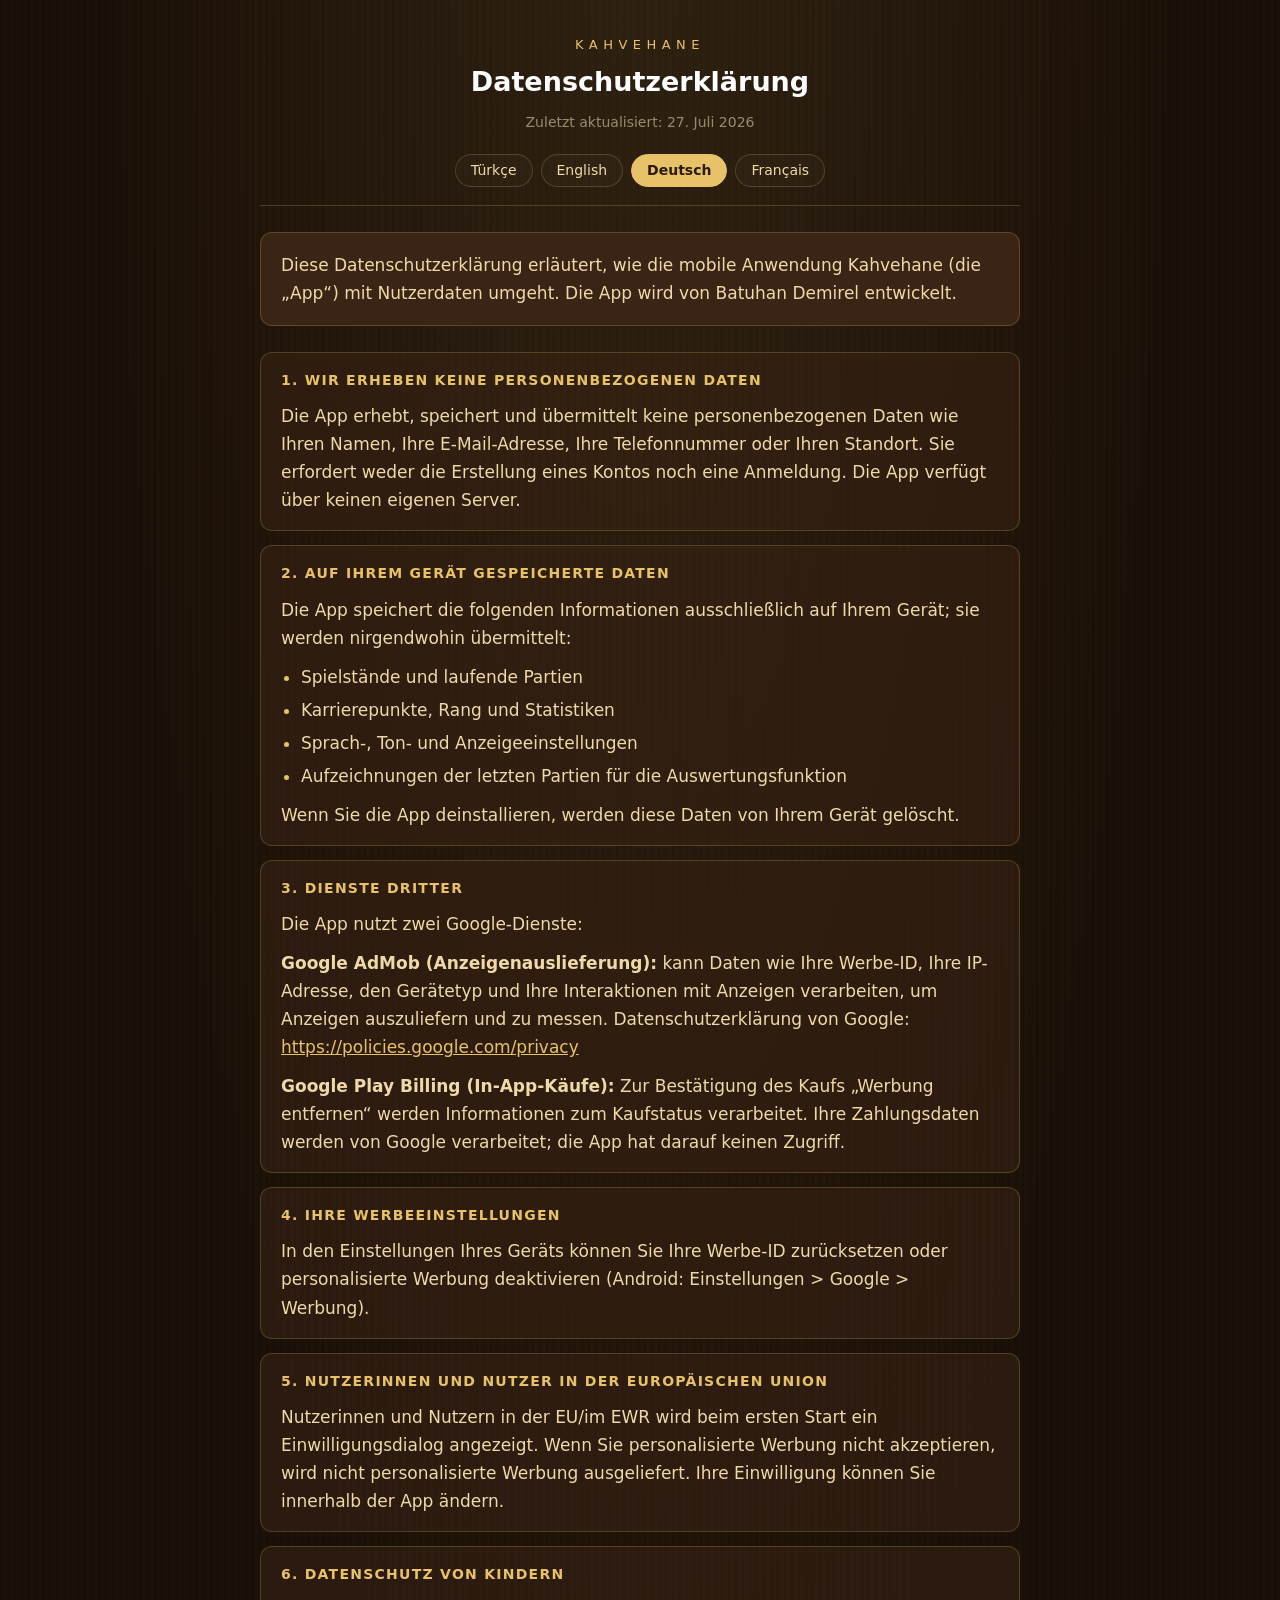
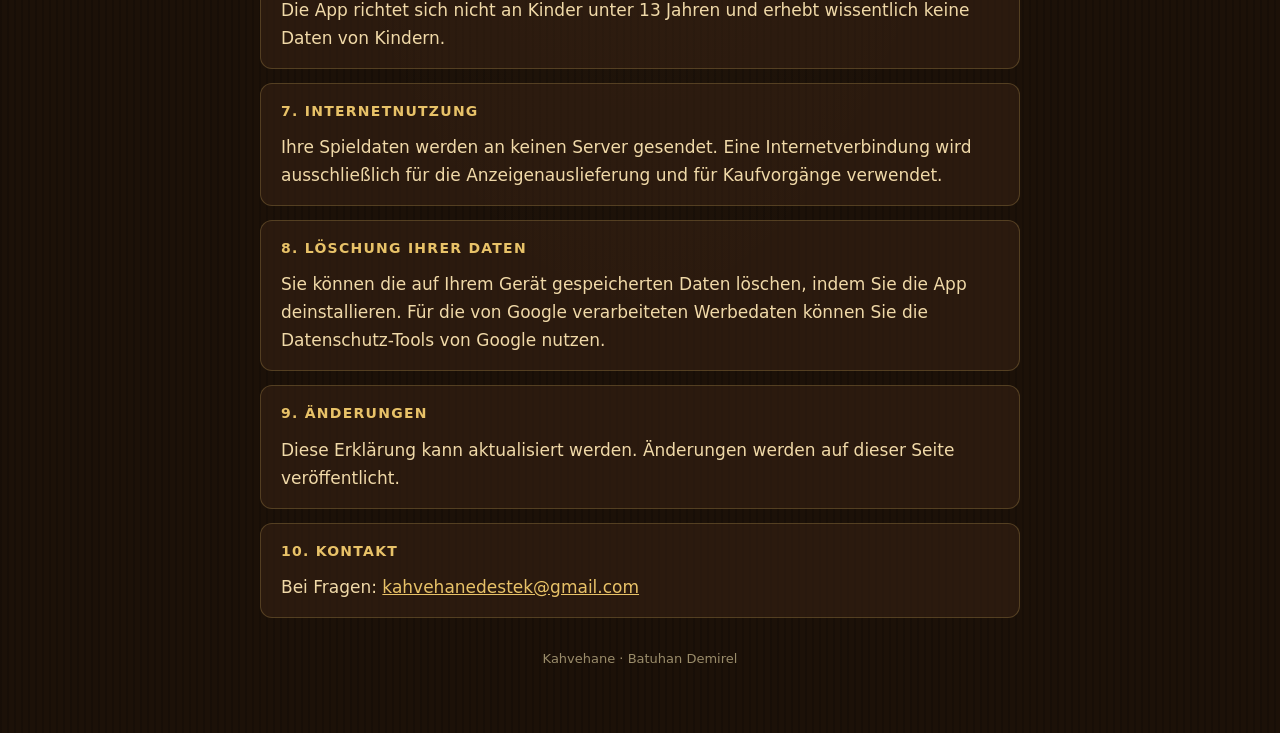
==== de/index.html @ 8a7e7707 "Gizlilik politikasi sayfasi (TR/EN/DE/FR) Kahvehane mobil oyununun gizlilik politikasi. Google Play " ====
<!DOCTYPE html>
<html lang="de">
<head>
<meta charset="utf-8">
<meta name="viewport" content="width=device-width, initial-scale=1">
<meta name="robots" content="index, follow">
<title>Kahvehane — Datenschutzerklärung</title>
<meta name="description" content="Datenschutzerklärung — Kahvehane">
<link rel="stylesheet" href="../style.css">
</head>
<body>
<div class="wrap">
  <header>
    <p class="brand">Kahvehane</p>
    <h1>Datenschutzerklärung</h1>
    <p class="updated">Zuletzt aktualisiert: 27. Juli 2026</p>
    <nav>
  <a href="../" hreflang="tr">Türkçe</a>
  <a href="../en/" hreflang="en">English</a>
  <a href="../de/" hreflang="de" aria-current="page">Deutsch</a>
  <a href="../fr/" hreflang="fr">Français</a>
  </nav>
  </header>
  <main>
    <div class="intro"><p>Diese Datenschutzerklärung erläutert, wie die mobile Anwendung Kahvehane (die „App“) mit Nutzerdaten umgeht. Die App wird von Batuhan Demirel entwickelt.</p></div>
    <section>
      <h2>1. WIR ERHEBEN KEINE PERSONENBEZOGENEN DATEN</h2>
      <p>Die App erhebt, speichert und übermittelt keine personenbezogenen Daten wie Ihren Namen, Ihre E-Mail-Adresse, Ihre Telefonnummer oder Ihren Standort. Sie erfordert weder die Erstellung eines Kontos noch eine Anmeldung. Die App verfügt über keinen eigenen Server.</p>
    </section>
    <section>
      <h2>2. AUF IHREM GERÄT GESPEICHERTE DATEN</h2>
      <p>Die App speichert die folgenden Informationen ausschließlich auf Ihrem Gerät; sie werden nirgendwohin übermittelt:</p>
      <ul>
        <li>Spielstände und laufende Partien</li>
        <li>Karrierepunkte, Rang und Statistiken</li>
        <li>Sprach-, Ton- und Anzeigeeinstellungen</li>
        <li>Aufzeichnungen der letzten Partien für die Auswertungsfunktion</li>
      </ul>
      <p>Wenn Sie die App deinstallieren, werden diese Daten von Ihrem Gerät gelöscht.</p>
    </section>
    <section>
      <h2>3. DIENSTE DRITTER</h2>
      <p>Die App nutzt zwei Google-Dienste:</p>
      <p><strong>Google AdMob (Anzeigenauslieferung):</strong> kann Daten wie Ihre Werbe-ID, Ihre IP-Adresse, den Gerätetyp und Ihre Interaktionen mit Anzeigen verarbeiten, um Anzeigen auszuliefern und zu messen. Datenschutzerklärung von Google: <a href="https://policies.google.com/privacy">https://policies.google.com/privacy</a></p>
      <p><strong>Google Play Billing (In-App-Käufe):</strong> Zur Bestätigung des Kaufs „Werbung entfernen“ werden Informationen zum Kaufstatus verarbeitet. Ihre Zahlungsdaten werden von Google verarbeitet; die App hat darauf keinen Zugriff.</p>
    </section>
    <section>
      <h2>4. IHRE WERBEEINSTELLUNGEN</h2>
      <p>In den Einstellungen Ihres Geräts können Sie Ihre Werbe-ID zurücksetzen oder personalisierte Werbung deaktivieren (Android: Einstellungen &gt; Google &gt; Werbung).</p>
    </section>
    <section>
      <h2>5. NUTZERINNEN UND NUTZER IN DER EUROPÄISCHEN UNION</h2>
      <p>Nutzerinnen und Nutzern in der EU/im EWR wird beim ersten Start ein Einwilligungsdialog angezeigt. Wenn Sie personalisierte Werbung nicht akzeptieren, wird nicht personalisierte Werbung ausgeliefert. Ihre Einwilligung können Sie innerhalb der App ändern.</p>
    </section>
    <section>
      <h2>6. DATENSCHUTZ VON KINDERN</h2>
      <p>Die App richtet sich nicht an Kinder unter 13 Jahren und erhebt wissentlich keine Daten von Kindern.</p>
    </section>
    <section>
      <h2>7. INTERNETNUTZUNG</h2>
      <p>Ihre Spieldaten werden an keinen Server gesendet. Eine Internetverbindung wird ausschließlich für die Anzeigenauslieferung und für Kaufvorgänge verwendet.</p>
    </section>
    <section>
      <h2>8. LÖSCHUNG IHRER DATEN</h2>
      <p>Sie können die auf Ihrem Gerät gespeicherten Daten löschen, indem Sie die App deinstallieren. Für die von Google verarbeiteten Werbedaten können Sie die Datenschutz-Tools von Google nutzen.</p>
    </section>
    <section>
      <h2>9. ÄNDERUNGEN</h2>
      <p>Diese Erklärung kann aktualisiert werden. Änderungen werden auf dieser Seite veröffentlicht.</p>
    </section>
    <section>
      <h2>10. KONTAKT</h2>
      <p>Bei Fragen: <a href="mailto:kahvehanedestek@gmail.com">kahvehanedestek@gmail.com</a></p>
    </section>
  </main>
  <footer>Kahvehane &middot; Batuhan Demirel</footer>
</div>
</body>
</html>
---- style.css ----
/* Kahvehane — gizlilik sayfası. Oyunun paleti: koyu ahşap / krem / altın. */
:root{
  --wood-deep:#1c1108;
  --wood:#2b1a0e;
  --panel:#3a2415;
  --gold:#e8c268;
  --cream:#f0d9a8;
  --muted:#9a8c6a;
  --line:rgba(232,194,104,.22);
}
*{box-sizing:border-box}
html{-webkit-text-size-adjust:100%}
body{
  margin:0;
  padding:0 16px 64px;
  background:var(--wood-deep);
  background-image:
    radial-gradient(ellipse at 50% -10%, rgba(232,194,104,.10), transparent 60%),
    repeating-linear-gradient(90deg, rgba(0,0,0,.16) 0 2px, transparent 2px 7px);
  color:var(--cream);
  font-family:"Segoe UI",system-ui,-apple-system,Roboto,Helvetica,Arial,sans-serif;
  font-size:17px;
  line-height:1.65;
}
.wrap{max-width:760px;margin:0 auto}
header{padding:34px 0 18px;text-align:center;border-bottom:1px solid var(--line)}
.brand{
  font-size:13px;letter-spacing:.42em;text-transform:uppercase;
  color:var(--gold);margin:0 0 10px
}
h1{font-size:27px;line-height:1.25;margin:0;color:#fff;font-weight:600}
.updated{margin:12px 0 0;color:var(--muted);font-size:14px}
nav{display:flex;flex-wrap:wrap;gap:8px;justify-content:center;margin:20px 0 0}
nav a{
  display:inline-block;padding:7px 15px;border-radius:999px;
  border:1px solid var(--line);color:var(--cream);
  text-decoration:none;font-size:14px;line-height:1.2;background:rgba(255,255,255,.02)
}
nav a:hover{border-color:var(--gold);color:var(--gold)}
nav a[aria-current="page"]{background:var(--gold);border-color:var(--gold);color:#2b1a0e;font-weight:600}
main{margin:26px 0 0}
.intro{
  background:var(--panel);border:1px solid var(--line);border-radius:12px;
  padding:18px 20px;margin:0 0 26px
}
.intro p{margin:0}
section{
  background:rgba(58,36,21,.55);border:1px solid var(--line);border-radius:12px;
  padding:16px 20px;margin:0 0 14px
}
h2{
  font-size:14px;letter-spacing:.09em;color:var(--gold);
  margin:0 0 10px;font-weight:600;text-transform:uppercase
}
p{margin:0 0 11px}
p:last-child{margin-bottom:0}
ul{margin:0 0 11px;padding-left:20px}
li{margin:0 0 5px}
li::marker{color:var(--gold)}
a{color:var(--gold);overflow-wrap:anywhere}
footer{margin:30px 0 0;text-align:center;color:var(--muted);font-size:13px}
@media (max-width:520px){
  body{font-size:16px;padding:0 13px 48px}
  h1{font-size:22px}
  header{padding:26px 0 14px}
  section,.intro{padding:14px 15px}
}
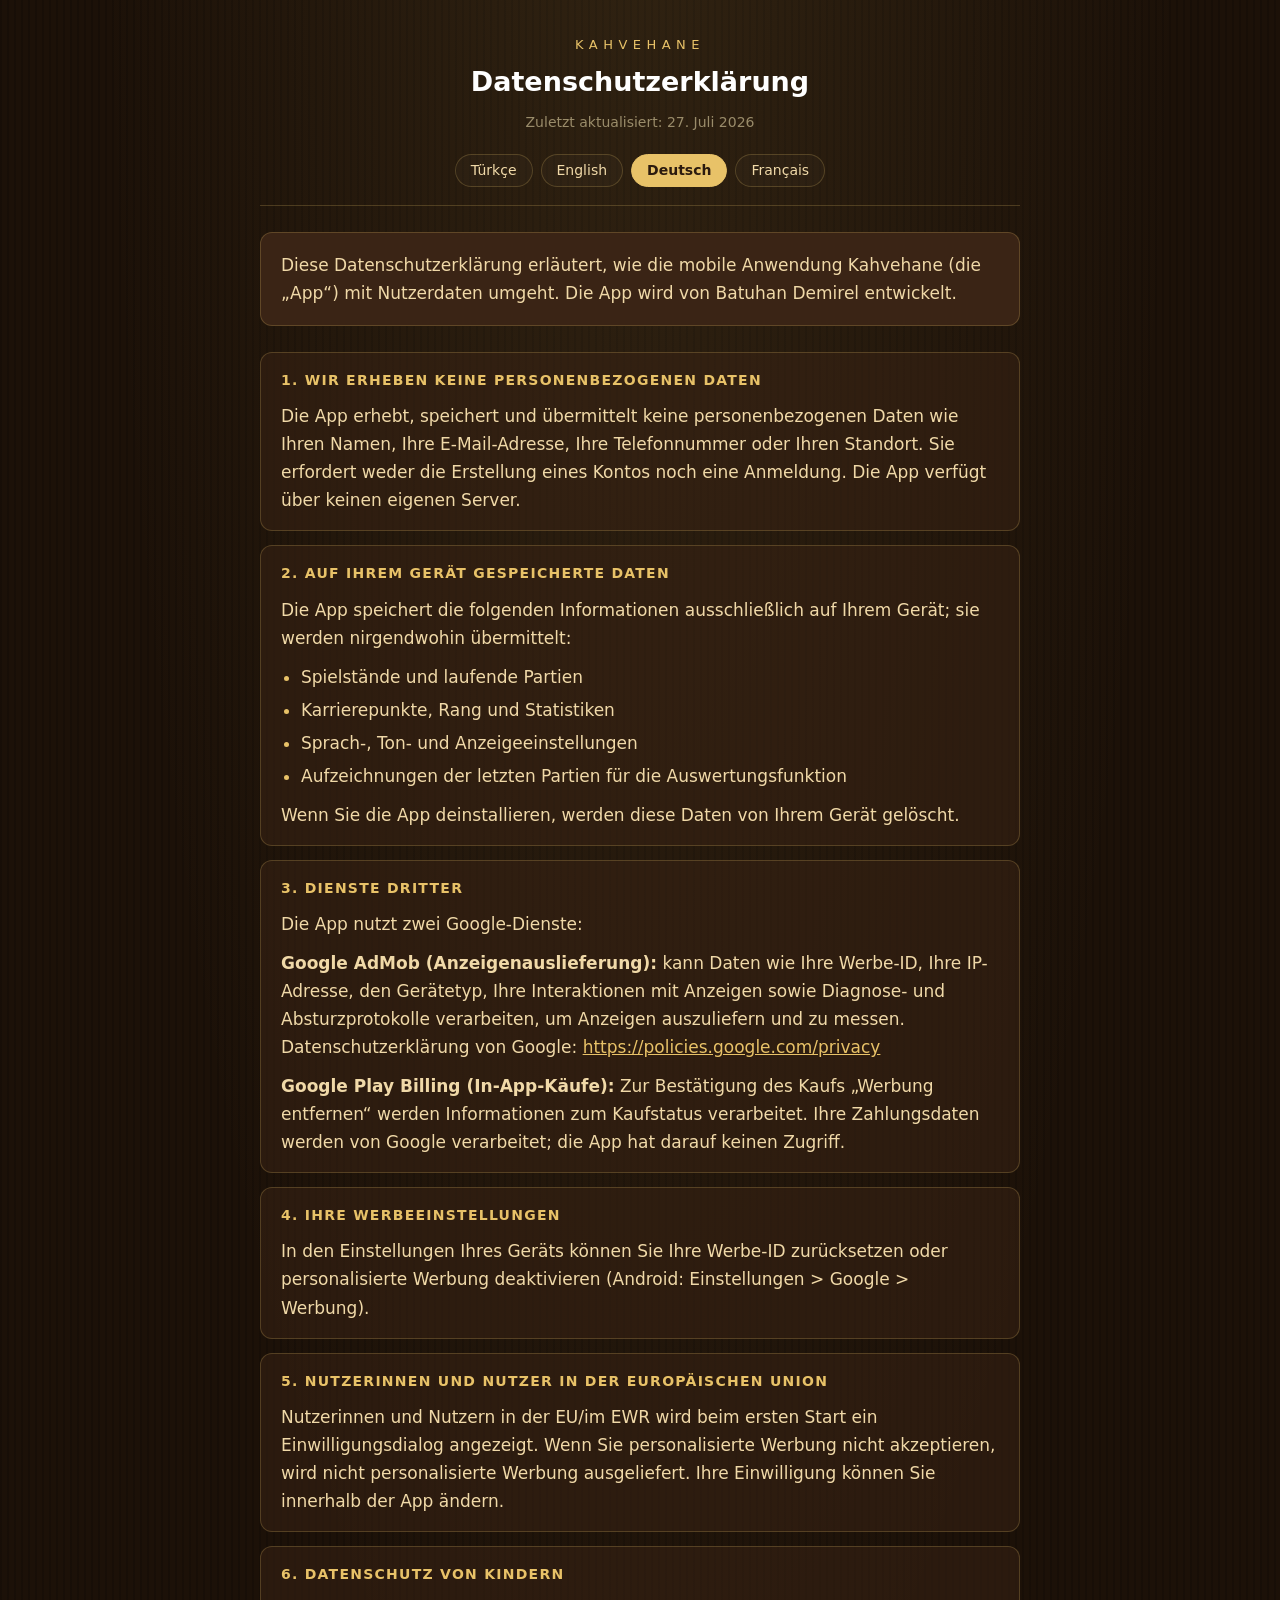
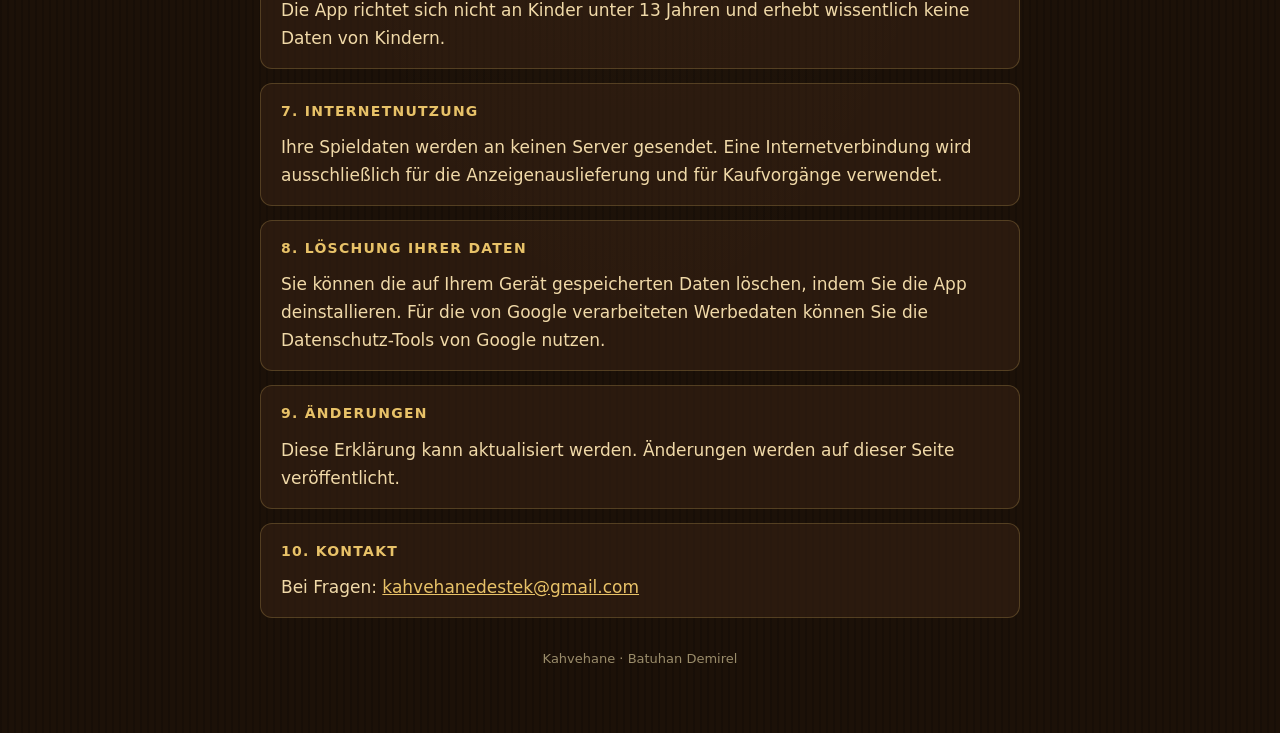
==== commit aeed5ee1: "3. madde: AdMob'un isleyebilecegi veriler arasina tanilama/kilitlenme kayitlari eklendi (4 dil) Play" ====
--- a/de/index.html
+++ b/de/index.html
@@ -41,7 +41,7 @@
     <section>
       <h2>3. DIENSTE DRITTER</h2>
       <p>Die App nutzt zwei Google-Dienste:</p>
-      <p><strong>Google AdMob (Anzeigenauslieferung):</strong> kann Daten wie Ihre Werbe-ID, Ihre IP-Adresse, den Gerätetyp und Ihre Interaktionen mit Anzeigen verarbeiten, um Anzeigen auszuliefern und zu messen. Datenschutzerklärung von Google: <a href="https://policies.google.com/privacy">https://policies.google.com/privacy</a></p>
+      <p><strong>Google AdMob (Anzeigenauslieferung):</strong> kann Daten wie Ihre Werbe-ID, Ihre IP-Adresse, den Gerätetyp, Ihre Interaktionen mit Anzeigen sowie Diagnose- und Absturzprotokolle verarbeiten, um Anzeigen auszuliefern und zu messen. Datenschutzerklärung von Google: <a href="https://policies.google.com/privacy">https://policies.google.com/privacy</a></p>
       <p><strong>Google Play Billing (In-App-Käufe):</strong> Zur Bestätigung des Kaufs „Werbung entfernen“ werden Informationen zum Kaufstatus verarbeitet. Ihre Zahlungsdaten werden von Google verarbeitet; die App hat darauf keinen Zugriff.</p>
     </section>
     <section>
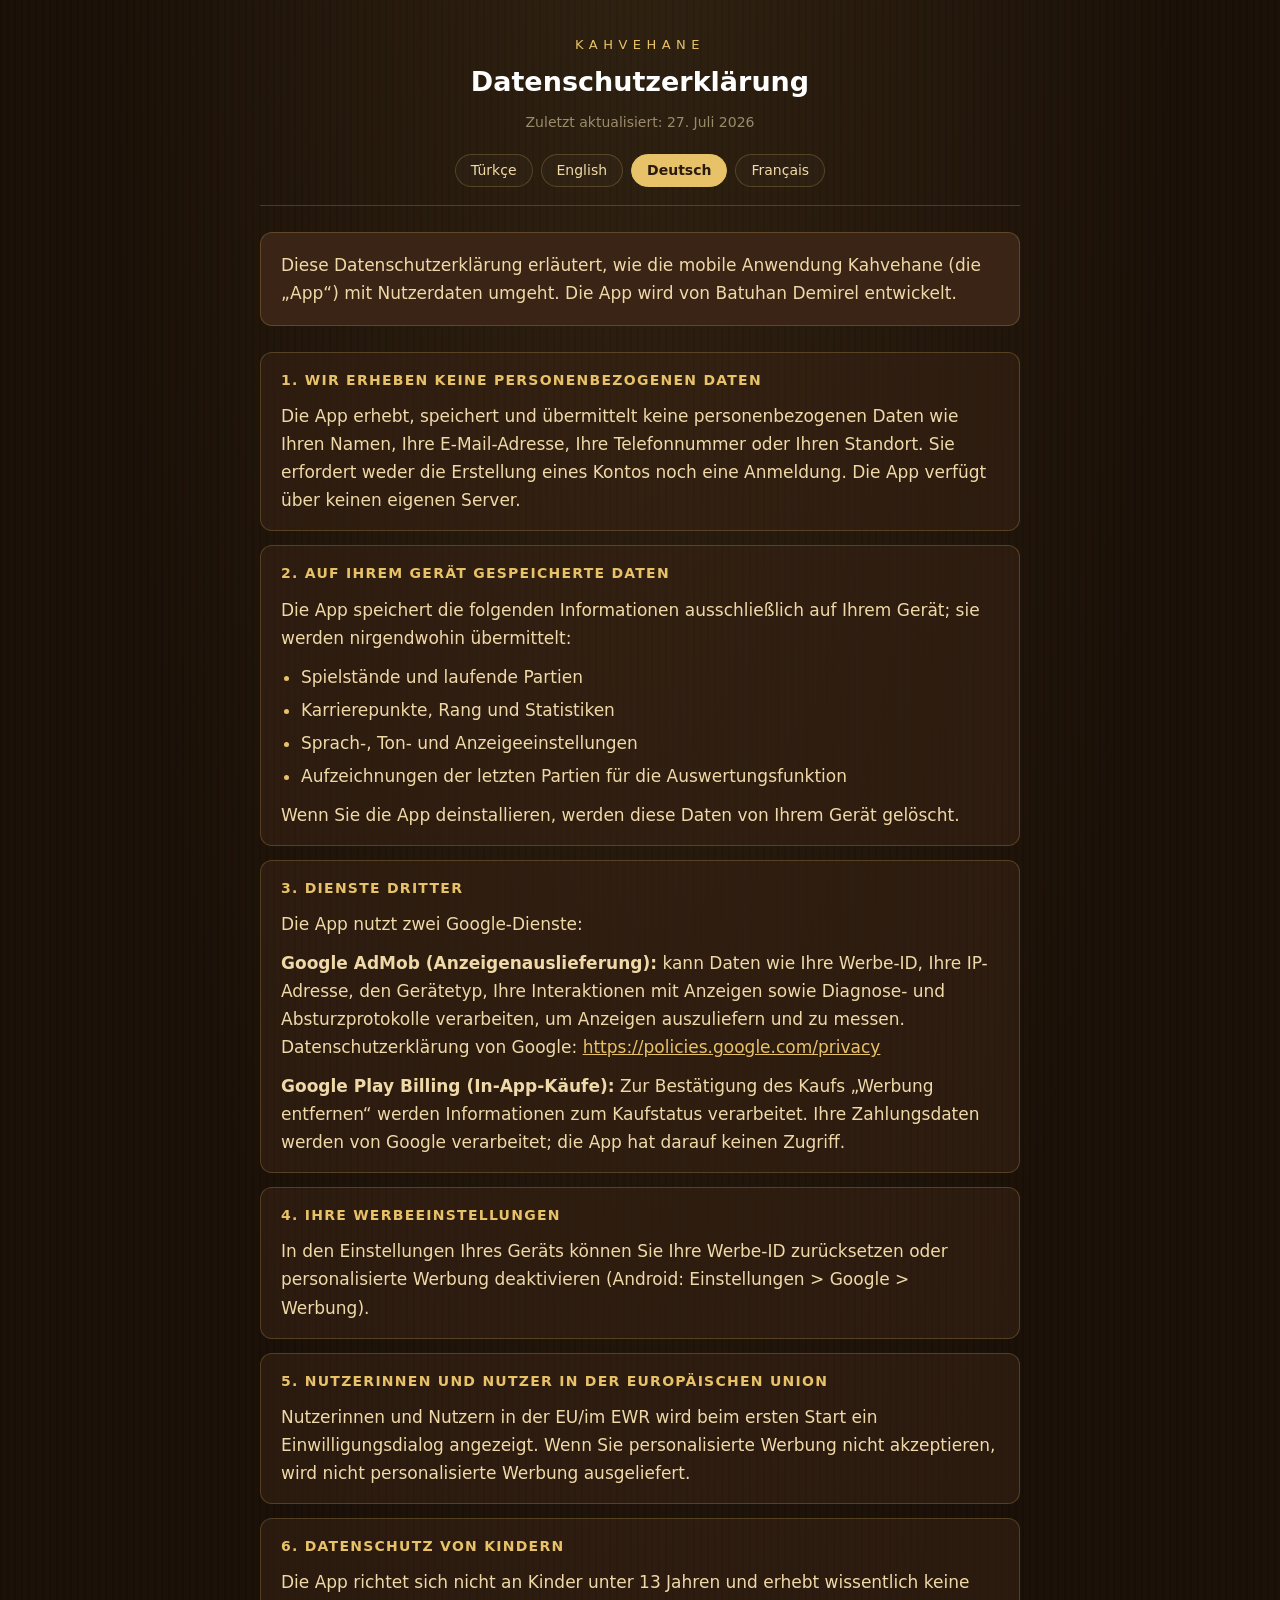
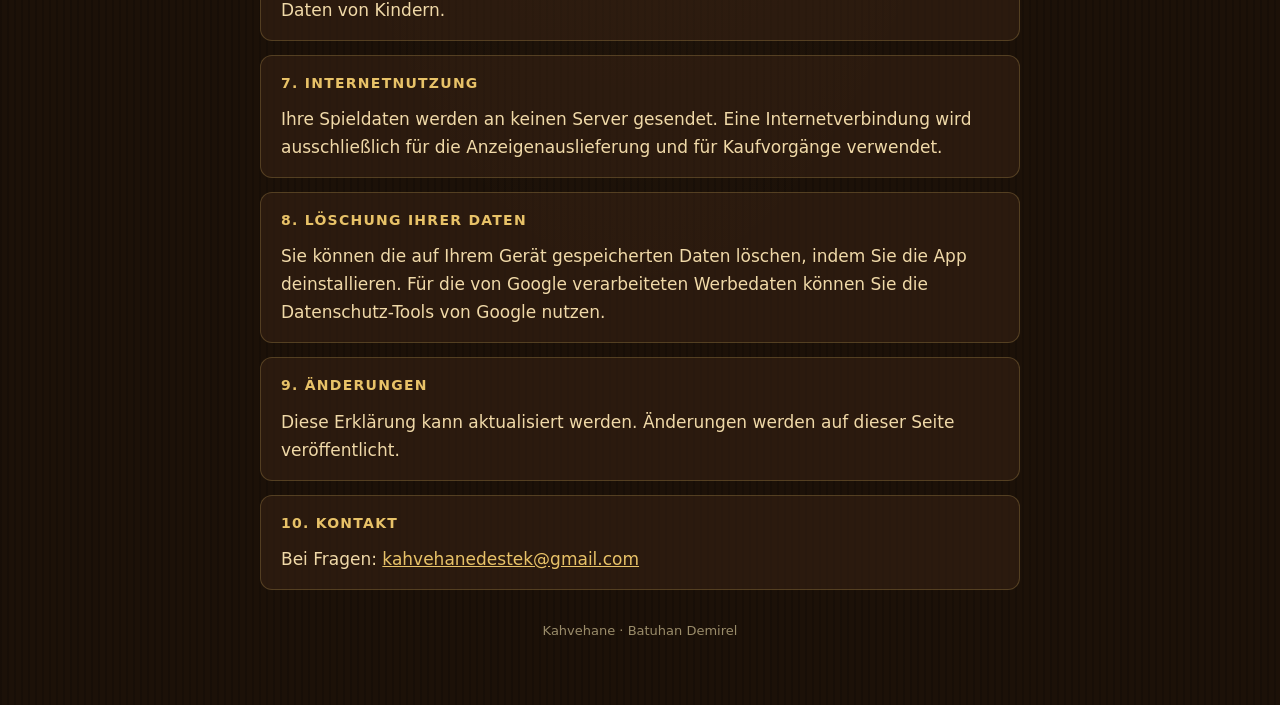
==== commit a5cd0cac: "5. madde: 'onay tercihini uygulama icinden degistirme' cumlesi kaldirildi (4 dil) Uygulamada boyle b" ====
--- a/de/index.html
+++ b/de/index.html
@@ -50,7 +50,7 @@
     </section>
     <section>
       <h2>5. NUTZERINNEN UND NUTZER IN DER EUROPÄISCHEN UNION</h2>
-      <p>Nutzerinnen und Nutzern in der EU/im EWR wird beim ersten Start ein Einwilligungsdialog angezeigt. Wenn Sie personalisierte Werbung nicht akzeptieren, wird nicht personalisierte Werbung ausgeliefert. Ihre Einwilligung können Sie innerhalb der App ändern.</p>
+      <p>Nutzerinnen und Nutzern in der EU/im EWR wird beim ersten Start ein Einwilligungsdialog angezeigt. Wenn Sie personalisierte Werbung nicht akzeptieren, wird nicht personalisierte Werbung ausgeliefert.</p>
     </section>
     <section>
       <h2>6. DATENSCHUTZ VON KINDERN</h2>
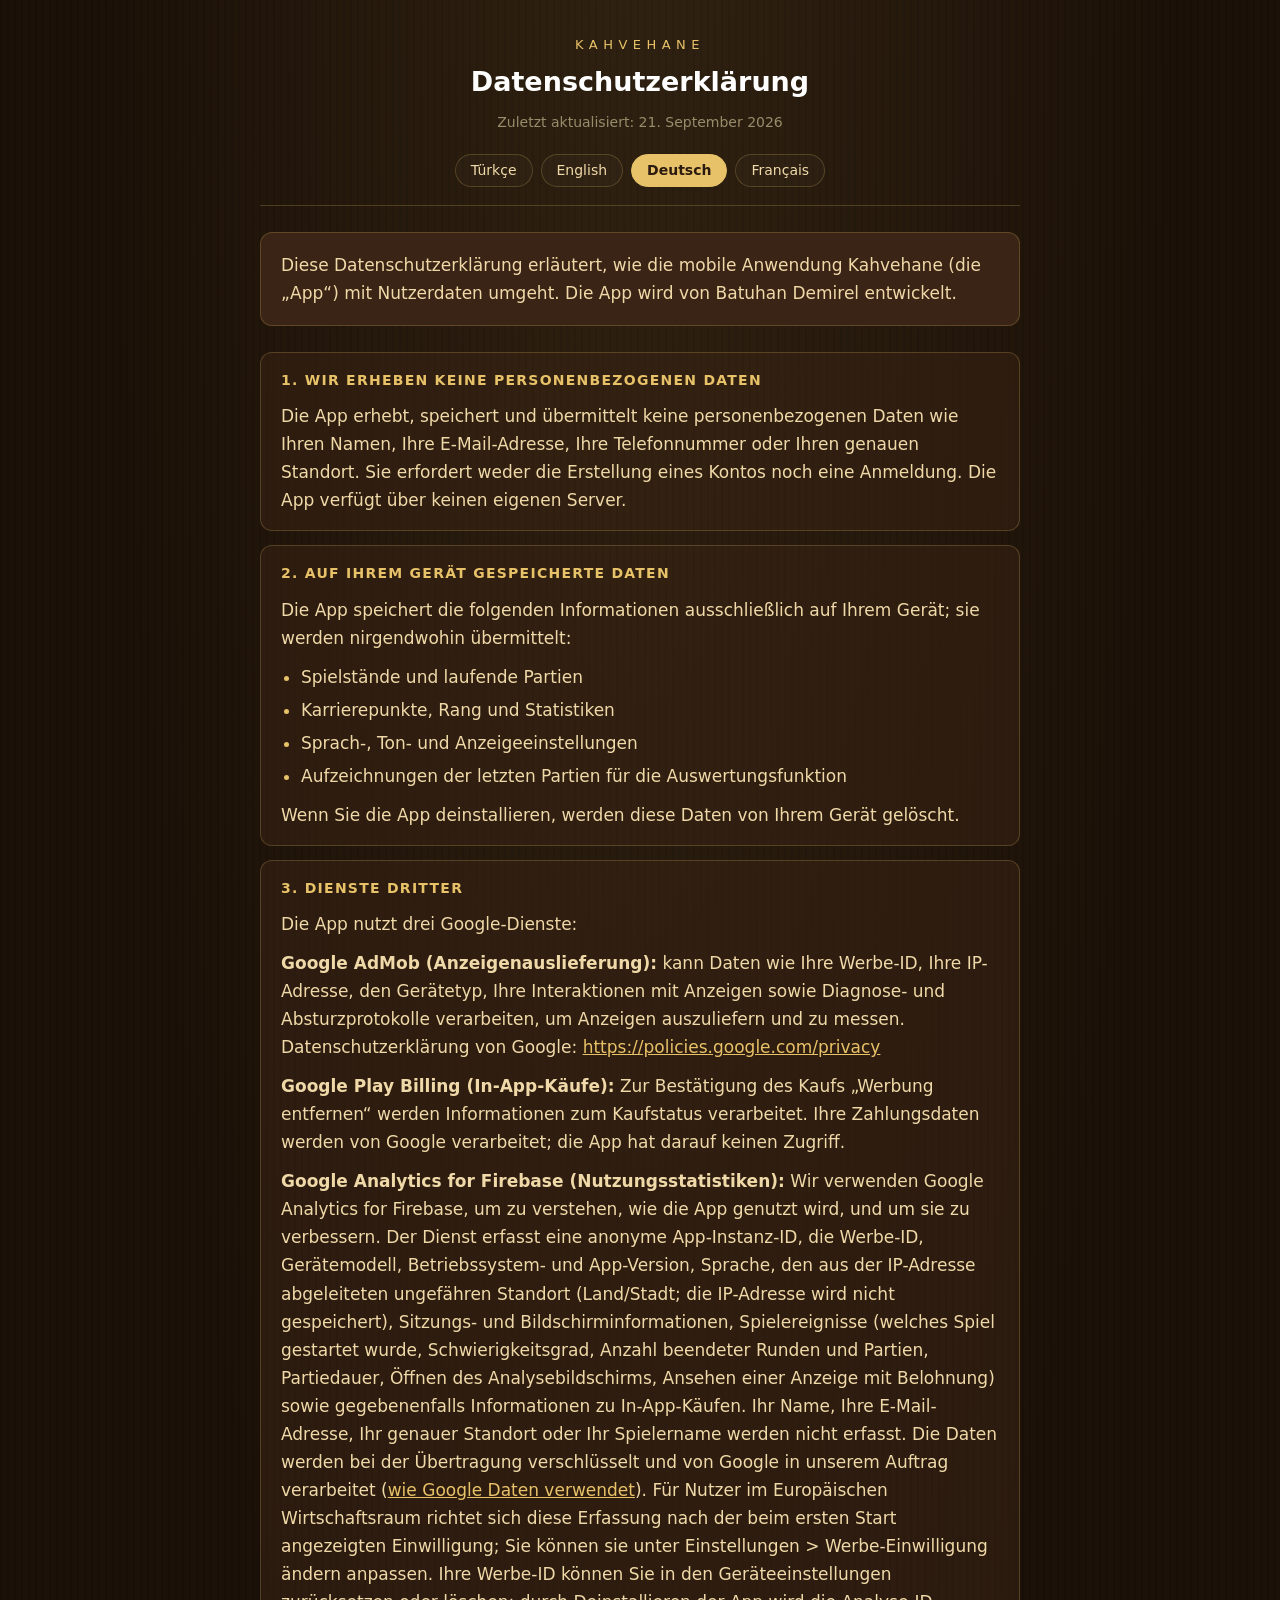
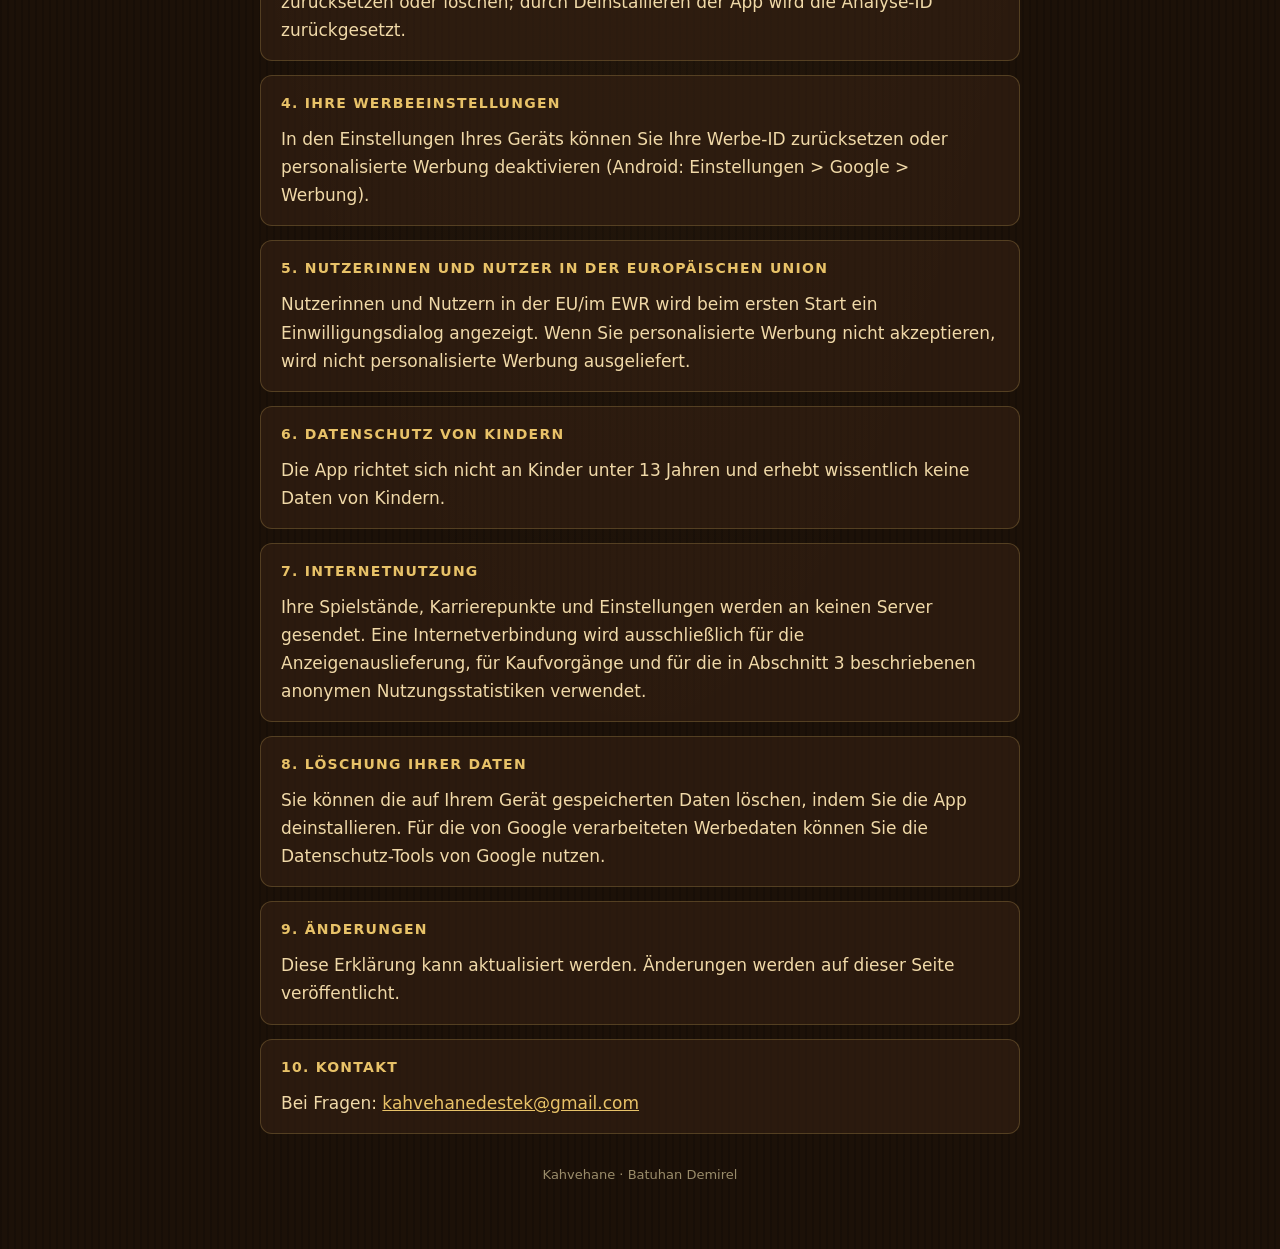
==== commit 011c5ace: "Datenschutz: Firebase Analytics ergaenzt (DE)" ====
--- a/de/index.html
+++ b/de/index.html
@@ -13,7 +13,7 @@
   <header>
     <p class="brand">Kahvehane</p>
     <h1>Datenschutzerklärung</h1>
-    <p class="updated">Zuletzt aktualisiert: 27. Juli 2026</p>
+    <p class="updated">Zuletzt aktualisiert: 21. September 2026</p>
     <nav>
   <a href="../" hreflang="tr">Türkçe</a>
   <a href="../en/" hreflang="en">English</a>
@@ -25,7 +25,7 @@
     <div class="intro"><p>Diese Datenschutzerklärung erläutert, wie die mobile Anwendung Kahvehane (die „App“) mit Nutzerdaten umgeht. Die App wird von Batuhan Demirel entwickelt.</p></div>
     <section>
       <h2>1. WIR ERHEBEN KEINE PERSONENBEZOGENEN DATEN</h2>
-      <p>Die App erhebt, speichert und übermittelt keine personenbezogenen Daten wie Ihren Namen, Ihre E-Mail-Adresse, Ihre Telefonnummer oder Ihren Standort. Sie erfordert weder die Erstellung eines Kontos noch eine Anmeldung. Die App verfügt über keinen eigenen Server.</p>
+      <p>Die App erhebt, speichert und übermittelt keine personenbezogenen Daten wie Ihren Namen, Ihre E-Mail-Adresse, Ihre Telefonnummer oder Ihren genauen Standort. Sie erfordert weder die Erstellung eines Kontos noch eine Anmeldung. Die App verfügt über keinen eigenen Server.</p>
     </section>
     <section>
       <h2>2. AUF IHREM GERÄT GESPEICHERTE DATEN</h2>
@@ -40,9 +40,10 @@
     </section>
     <section>
       <h2>3. DIENSTE DRITTER</h2>
-      <p>Die App nutzt zwei Google-Dienste:</p>
+      <p>Die App nutzt drei Google-Dienste:</p>
       <p><strong>Google AdMob (Anzeigenauslieferung):</strong> kann Daten wie Ihre Werbe-ID, Ihre IP-Adresse, den Gerätetyp, Ihre Interaktionen mit Anzeigen sowie Diagnose- und Absturzprotokolle verarbeiten, um Anzeigen auszuliefern und zu messen. Datenschutzerklärung von Google: <a href="https://policies.google.com/privacy">https://policies.google.com/privacy</a></p>
       <p><strong>Google Play Billing (In-App-Käufe):</strong> Zur Bestätigung des Kaufs „Werbung entfernen“ werden Informationen zum Kaufstatus verarbeitet. Ihre Zahlungsdaten werden von Google verarbeitet; die App hat darauf keinen Zugriff.</p>
+      <p><strong>Google Analytics for Firebase (Nutzungsstatistiken):</strong> Wir verwenden Google Analytics for Firebase, um zu verstehen, wie die App genutzt wird, und um sie zu verbessern. Der Dienst erfasst eine anonyme App-Instanz-ID, die Werbe-ID, Gerätemodell, Betriebssystem- und App-Version, Sprache, den aus der IP-Adresse abgeleiteten ungefähren Standort (Land/Stadt; die IP-Adresse wird nicht gespeichert), Sitzungs- und Bildschirminformationen, Spielereignisse (welches Spiel gestartet wurde, Schwierigkeitsgrad, Anzahl beendeter Runden und Partien, Partiedauer, Öffnen des Analysebildschirms, Ansehen einer Anzeige mit Belohnung) sowie gegebenenfalls Informationen zu In-App-Käufen. Ihr Name, Ihre E-Mail-Adresse, Ihr genauer Standort oder Ihr Spielername werden nicht erfasst. Die Daten werden bei der Übertragung verschlüsselt und von Google in unserem Auftrag verarbeitet (<a href="https://policies.google.com/technologies/partner-sites">wie Google Daten verwendet</a>). Für Nutzer im Europäischen Wirtschaftsraum richtet sich diese Erfassung nach der beim ersten Start angezeigten Einwilligung; Sie können sie unter Einstellungen &gt; Werbe-Einwilligung ändern anpassen. Ihre Werbe-ID können Sie in den Geräteeinstellungen zurücksetzen oder löschen; durch Deinstallieren der App wird die Analyse-ID zurückgesetzt.</p>
     </section>
     <section>
       <h2>4. IHRE WERBEEINSTELLUNGEN</h2>
@@ -58,7 +59,7 @@
     </section>
     <section>
       <h2>7. INTERNETNUTZUNG</h2>
-      <p>Ihre Spieldaten werden an keinen Server gesendet. Eine Internetverbindung wird ausschließlich für die Anzeigenauslieferung und für Kaufvorgänge verwendet.</p>
+      <p>Ihre Spielstände, Karrierepunkte und Einstellungen werden an keinen Server gesendet. Eine Internetverbindung wird ausschließlich für die Anzeigenauslieferung, für Kaufvorgänge und für die in Abschnitt 3 beschriebenen anonymen Nutzungsstatistiken verwendet.</p>
     </section>
     <section>
       <h2>8. LÖSCHUNG IHRER DATEN</h2>
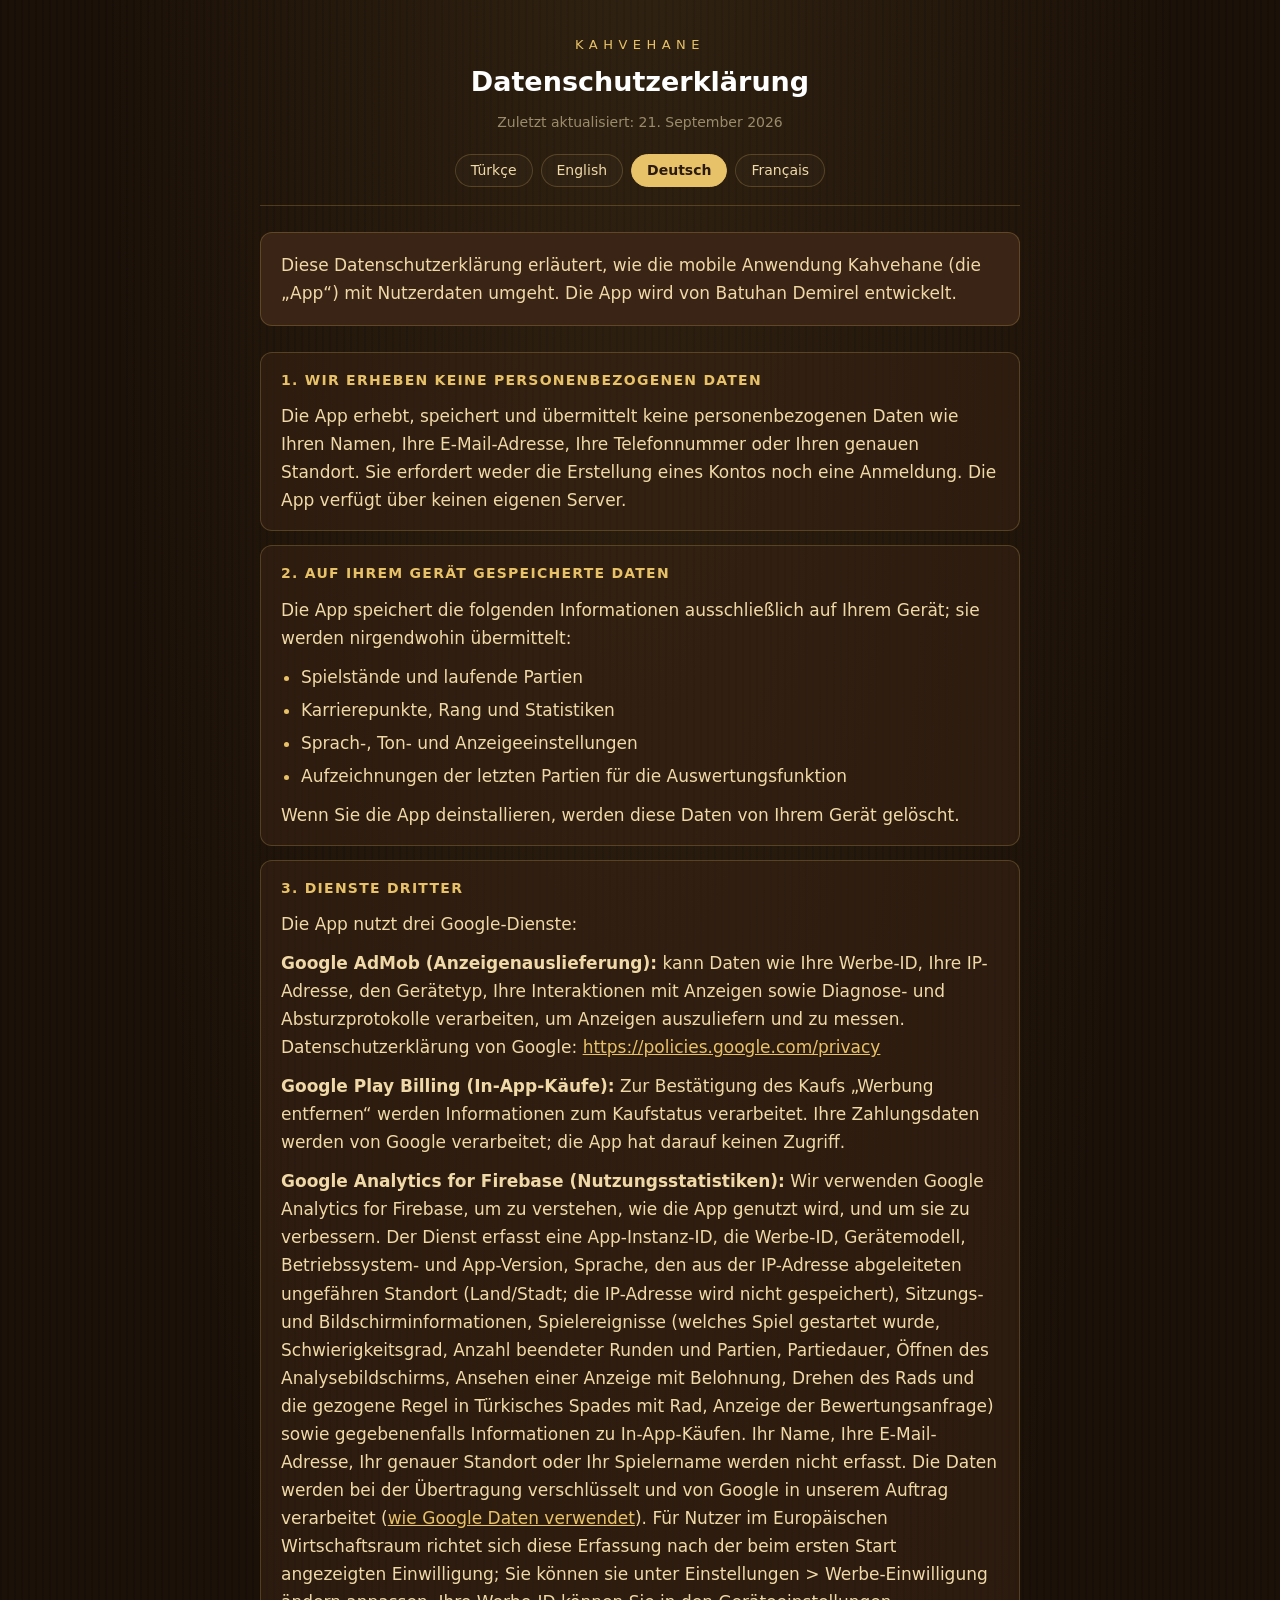
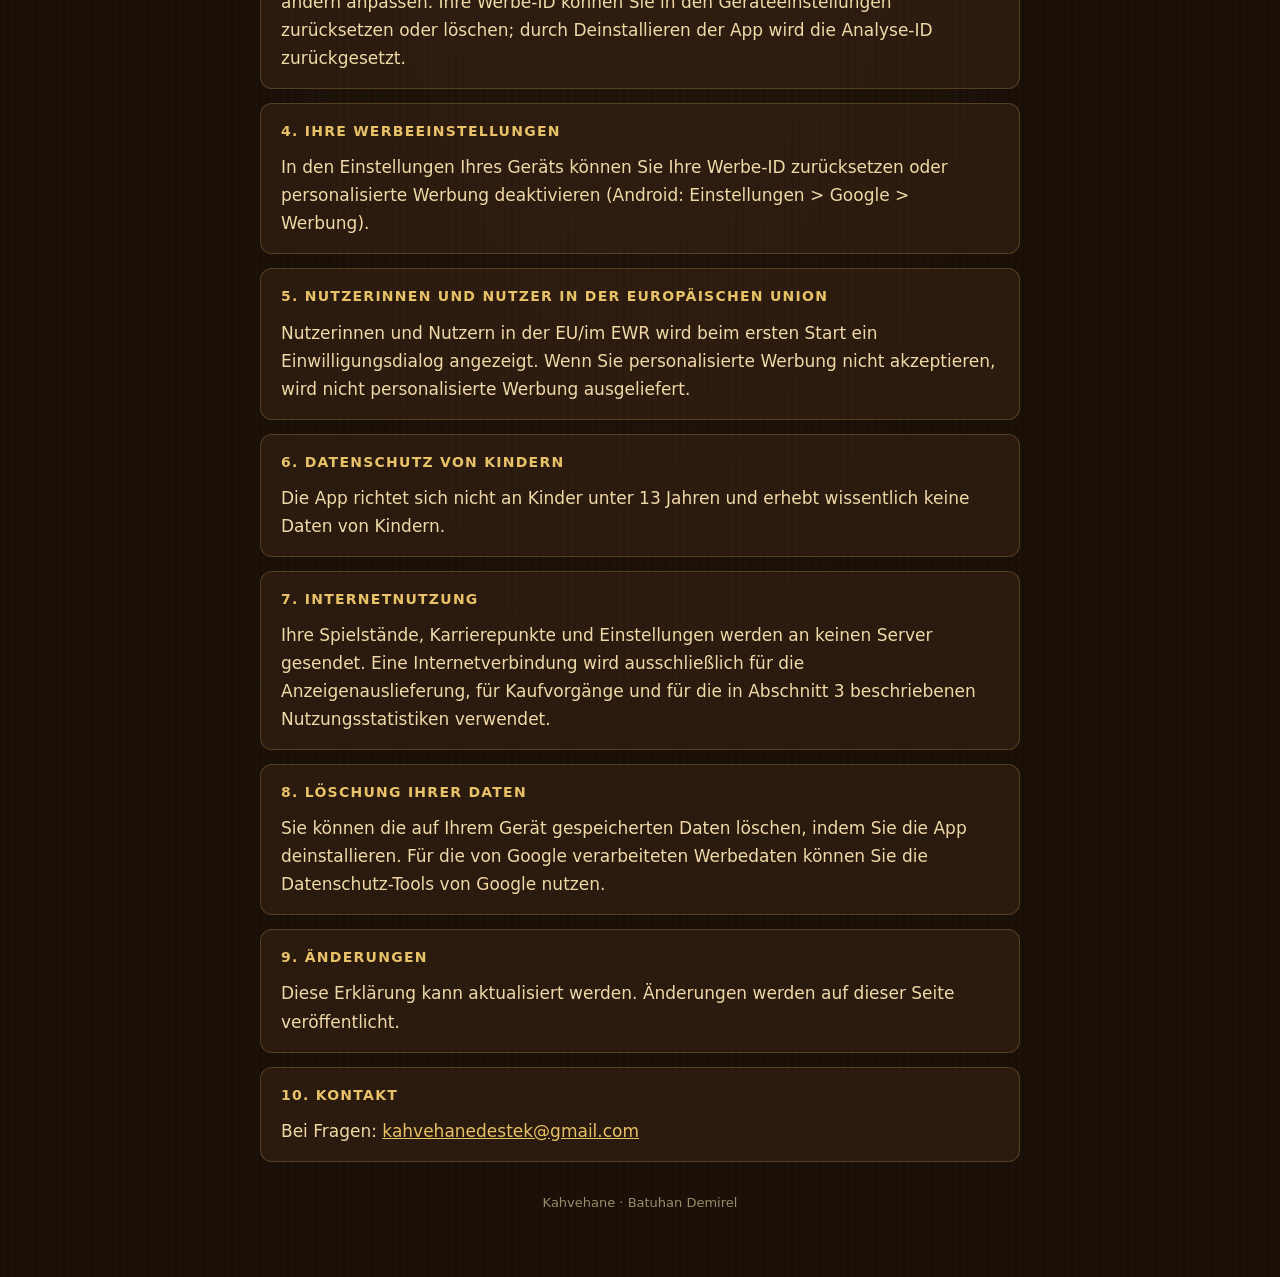
==== commit c2d2fb49: "Add files via upload" ====
--- a/de/index.html
+++ b/de/index.html
@@ -43,7 +43,7 @@
       <p>Die App nutzt drei Google-Dienste:</p>
       <p><strong>Google AdMob (Anzeigenauslieferung):</strong> kann Daten wie Ihre Werbe-ID, Ihre IP-Adresse, den Gerätetyp, Ihre Interaktionen mit Anzeigen sowie Diagnose- und Absturzprotokolle verarbeiten, um Anzeigen auszuliefern und zu messen. Datenschutzerklärung von Google: <a href="https://policies.google.com/privacy">https://policies.google.com/privacy</a></p>
       <p><strong>Google Play Billing (In-App-Käufe):</strong> Zur Bestätigung des Kaufs „Werbung entfernen“ werden Informationen zum Kaufstatus verarbeitet. Ihre Zahlungsdaten werden von Google verarbeitet; die App hat darauf keinen Zugriff.</p>
-      <p><strong>Google Analytics for Firebase (Nutzungsstatistiken):</strong> Wir verwenden Google Analytics for Firebase, um zu verstehen, wie die App genutzt wird, und um sie zu verbessern. Der Dienst erfasst eine anonyme App-Instanz-ID, die Werbe-ID, Gerätemodell, Betriebssystem- und App-Version, Sprache, den aus der IP-Adresse abgeleiteten ungefähren Standort (Land/Stadt; die IP-Adresse wird nicht gespeichert), Sitzungs- und Bildschirminformationen, Spielereignisse (welches Spiel gestartet wurde, Schwierigkeitsgrad, Anzahl beendeter Runden und Partien, Partiedauer, Öffnen des Analysebildschirms, Ansehen einer Anzeige mit Belohnung) sowie gegebenenfalls Informationen zu In-App-Käufen. Ihr Name, Ihre E-Mail-Adresse, Ihr genauer Standort oder Ihr Spielername werden nicht erfasst. Die Daten werden bei der Übertragung verschlüsselt und von Google in unserem Auftrag verarbeitet (<a href="https://policies.google.com/technologies/partner-sites">wie Google Daten verwendet</a>). Für Nutzer im Europäischen Wirtschaftsraum richtet sich diese Erfassung nach der beim ersten Start angezeigten Einwilligung; Sie können sie unter Einstellungen &gt; Werbe-Einwilligung ändern anpassen. Ihre Werbe-ID können Sie in den Geräteeinstellungen zurücksetzen oder löschen; durch Deinstallieren der App wird die Analyse-ID zurückgesetzt.</p>
+      <p><strong>Google Analytics for Firebase (Nutzungsstatistiken):</strong> Wir verwenden Google Analytics for Firebase, um zu verstehen, wie die App genutzt wird, und um sie zu verbessern. Der Dienst erfasst eine App-Instanz-ID, die Werbe-ID, Gerätemodell, Betriebssystem- und App-Version, Sprache, den aus der IP-Adresse abgeleiteten ungefähren Standort (Land/Stadt; die IP-Adresse wird nicht gespeichert), Sitzungs- und Bildschirminformationen, Spielereignisse (welches Spiel gestartet wurde, Schwierigkeitsgrad, Anzahl beendeter Runden und Partien, Partiedauer, Öffnen des Analysebildschirms, Ansehen einer Anzeige mit Belohnung, Drehen des Rads und die gezogene Regel in Türkisches Spades mit Rad, Anzeige der Bewertungsanfrage) sowie gegebenenfalls Informationen zu In-App-Käufen. Ihr Name, Ihre E-Mail-Adresse, Ihr genauer Standort oder Ihr Spielername werden nicht erfasst. Die Daten werden bei der Übertragung verschlüsselt und von Google in unserem Auftrag verarbeitet (<a href="https://policies.google.com/technologies/partner-sites">wie Google Daten verwendet</a>). Für Nutzer im Europäischen Wirtschaftsraum richtet sich diese Erfassung nach der beim ersten Start angezeigten Einwilligung; Sie können sie unter Einstellungen &gt; Werbe-Einwilligung ändern anpassen. Ihre Werbe-ID können Sie in den Geräteeinstellungen zurücksetzen oder löschen; durch Deinstallieren der App wird die Analyse-ID zurückgesetzt.</p>
     </section>
     <section>
       <h2>4. IHRE WERBEEINSTELLUNGEN</h2>
@@ -59,7 +59,7 @@
     </section>
     <section>
       <h2>7. INTERNETNUTZUNG</h2>
-      <p>Ihre Spielstände, Karrierepunkte und Einstellungen werden an keinen Server gesendet. Eine Internetverbindung wird ausschließlich für die Anzeigenauslieferung, für Kaufvorgänge und für die in Abschnitt 3 beschriebenen anonymen Nutzungsstatistiken verwendet.</p>
+      <p>Ihre Spielstände, Karrierepunkte und Einstellungen werden an keinen Server gesendet. Eine Internetverbindung wird ausschließlich für die Anzeigenauslieferung, für Kaufvorgänge und für die in Abschnitt 3 beschriebenen Nutzungsstatistiken verwendet.</p>
     </section>
     <section>
       <h2>8. LÖSCHUNG IHRER DATEN</h2>
